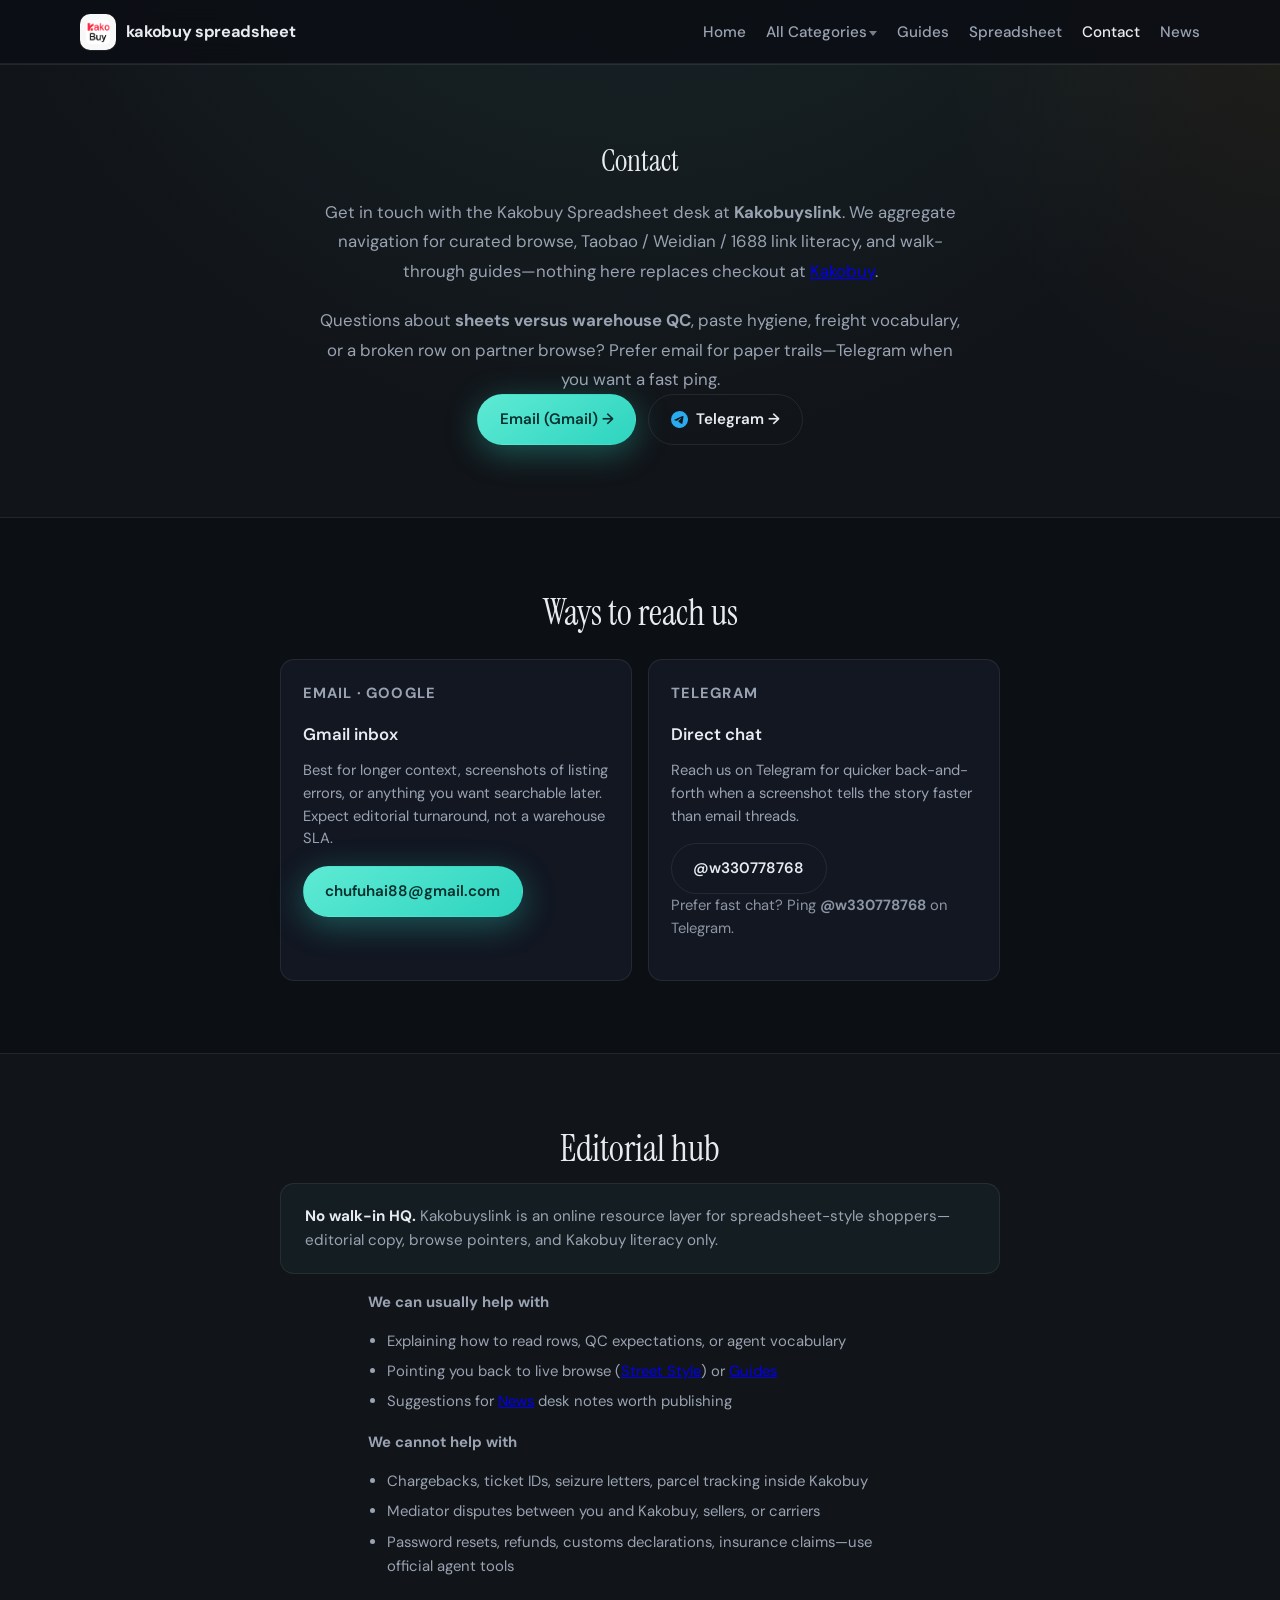
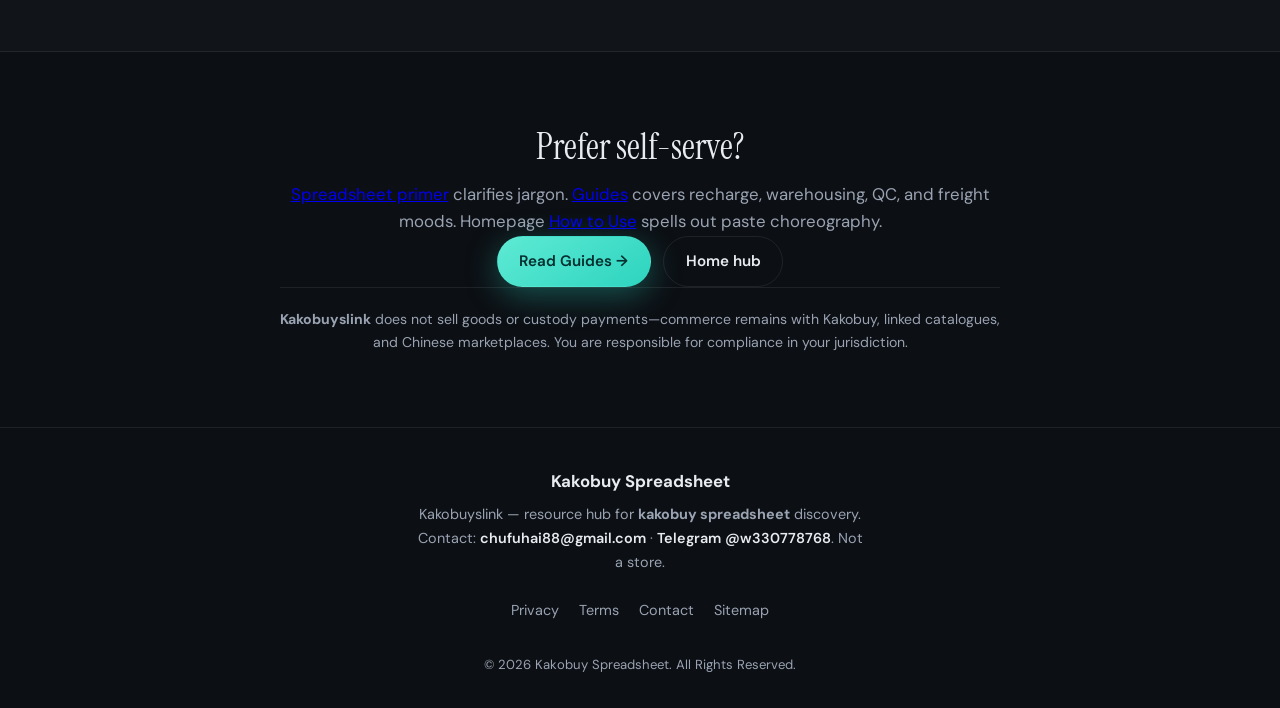
==== contact.html @ d2edba05 "Initial commit: Kakobuyslink static site Co-authored-by: Cursor <cursoragent@cursor.com>" ====
<!DOCTYPE html>
<html lang="en">
<head>
  <meta charset="UTF-8">
  <meta name="viewport" content="width=device-width, initial-scale=1">
  <title>Contact Kakobuy Spreadsheet | Kakobuyslink</title>
  <meta name="description" content="Reach Kakobuyslink about Kakobuy spreadsheet tips, sourcing questions, or site feedback via Gmail or Telegram — we do not process orders or payments.">
  <link rel="canonical" href="https://kakobuyslink.com/contact.html">
  <link rel="preconnect" href="https://fonts.googleapis.com">
  <link rel="preconnect" href="https://fonts.gstatic.com" crossorigin>
  <link href="https://fonts.googleapis.com/css2?family=DM+Sans:ital,opsz,wght@0,9..40,400;0,9..40,500;0,9..40,600;0,9..40,700;1,9..40,400&family=Instrument+Serif:ital@0;1&display=swap" rel="stylesheet">
  <link rel="icon" type="image/png" href="assets/img/logo-icon.png">
  <link rel="apple-touch-icon" href="assets/img/logo-icon.png">
  <link rel="stylesheet" href="assets/css/style.css">
</head>
<body class="page-contact">
  <a class="skip-link" href="#main">Skip to content</a>
  <header class="site-header">
    <div class="wrap header-inner">
      <a class="logo" href="/" aria-label="kakobuy spreadsheet home">
        <img class="logo-mark" src="assets/img/logo-icon.png" width="36" height="36" alt="" decoding="async">
        <span class="logo-text">kakobuy spreadsheet</span>
      </a>
      <button type="button" class="nav-toggle" aria-expanded="false" aria-controls="site-nav" id="nav-toggle">
        <span class="nav-toggle-bar"></span>
        <span class="visually-hidden">Menu</span>
      </button>
      <nav class="site-nav" id="site-nav" aria-label="Primary">
        <ul class="nav-primary">
          <li><a href="/">Home</a></li>
          <li class="nav-item-has-sub">
            <a href="https://streetstyle.maisonlooks.com/" class="nav-parent" target="_blank" rel="noopener noreferrer">All Categories <span class="nav-chevron" aria-hidden="true"></span></a>
            <ul class="nav-sub" aria-label="Product categories">
              <li><a href="https://streetstyle.maisonlooks.com/en/c/shoes" target="_blank" rel="noopener noreferrer">Shoes</a></li>
              <li><a href="https://streetstyle.maisonlooks.com/en/search?q=t-shirt" target="_blank" rel="noopener noreferrer">T-Shirts</a></li>
              <li><a href="https://streetstyle.maisonlooks.com/en/search?q=sweatshirt" target="_blank" rel="noopener noreferrer">Hoodies/Sweaters</a></li>
              <li><a href="https://streetstyle.maisonlooks.com/en/c/outerwear" target="_blank" rel="noopener noreferrer">Jackets</a></li>
              <li><a href="https://streetstyle.maisonlooks.com/en/c/bottoms" target="_blank" rel="noopener noreferrer">Pants/Shorts</a></li>
              <li><a href="https://streetstyle.maisonlooks.com/en/search?q=bag" target="_blank" rel="noopener noreferrer">Bags</a></li>
              <li><a href="https://streetstyle.maisonlooks.com/en/search?q=jersey" target="_blank" rel="noopener noreferrer">Jersey</a></li>
              <li><a href="https://streetstyle.maisonlooks.com/en/search?q=cap" target="_blank" rel="noopener noreferrer">Headwear</a></li>
              <li><a href="https://streetstyle.maisonlooks.com/en/c/accessories" target="_blank" rel="noopener noreferrer">Accessories</a></li>
              <li><a href="https://streetstyle.maisonlooks.com/en/c/electronics" target="_blank" rel="noopener noreferrer">Electronics</a></li>
              <li><a href="https://streetstyle.maisonlooks.com/en/c/beauty" target="_blank" rel="noopener noreferrer">Perfume</a></li>
              <li><a href="https://streetstyle.maisonlooks.com/" target="_blank" rel="noopener noreferrer">Other Stuff</a></li>
            </ul>
          </li>
          <li><a href="/guides.html">Guides</a></li>
          <li><a href="/spreadsheet.html">Spreadsheet</a></li>
          <li><a href="/contact.html" aria-current="page">Contact</a></li>
          <li><a href="/news.html">News</a></li>
        </ul>
      </nav>
    </div>
  </header>

  <main id="main">
    <section class="section section-alt nav-guides contact-quick" aria-labelledby="contact-h1">
      <div class="wrap narrow">
        <h1 id="contact-h1">Contact</h1>
        <p class="contact-lede">Get in touch with the Kakobuy Spreadsheet desk at <strong>Kakobuyslink</strong>. We aggregate navigation for curated browse, Taobao / Weidian / 1688 link literacy, and walk-through guides—nothing here replaces checkout at <a href="https://kakobuy.com/" target="_blank" rel="noopener noreferrer">Kakobuy</a>.</p>
        <p class="contact-lede contact-lede-tight">Questions about <strong>sheets versus warehouse QC</strong>, paste hygiene, freight vocabulary, or a broken row on partner browse? Prefer email for paper trails—Telegram when you want a fast ping.</p>
        <p class="section-cta">
          <a class="btn btn-primary" href="mailto:chufuhai88@gmail.com?subject=Kakobuyslink%20question">Email (Gmail) →</a>
          <a class="btn btn-ghost contact-telegram-cta-btn" href="https://t.me/w330778768" target="_blank" rel="noopener noreferrer">
            <svg class="contact-telegram-cta-mark" xmlns="http://www.w3.org/2000/svg" viewBox="0 0 24 24" aria-hidden="true" focusable="false" fill="currentColor">
              <path d="M11.944 0A12 12 0 0 0 0 12a12 12 0 0 0 12 12 12 12 0 0 0 12-12A12 12 0 0 0 12 0a12 12 0 0 0-.056 0zm4.962 7.224c.1-.002.321.023.465.14a.506.506 0 0 1 .171.325c.016.093.036.306.02.472-.18 1.898-.962 6.502-1.36 8.627-.168.9-.499 1.201-.82 1.23-.696.065-1.225-.46-1.9-.902-1.056-.693-1.653-1.124-2.678-1.8-1.185-.78-.417-1.21.258-1.91.177-.184 3.247-2.977 3.307-3.23.007-.032.014-.15-.056-.212s-.174-.041-.249-.024c-.106.024-1.793 1.14-5.061 3.345-.48.33-.913.49-1.302.48-.428-.008-1.252-.241-1.865-.44-.752-.245-1.349-.374-1.297-.789.027-.216.325-.437.893-.663 3.498-1.524 5.83-2.529 6.998-3.014 3.332-1.386 4.025-1.627 4.476-1.635z"/>
            </svg>
            <span>Telegram →</span>
          </a>
        </p>
      </div>
    </section>

    <section class="section contact-reading" aria-labelledby="contact-channels-heading">
      <div class="wrap narrow">
        <h2 id="contact-channels-heading" class="guides-section-title">Ways to reach us</h2>
        <div class="contact-methods-grid">
          <article class="contact-channel-card">
            <p class="contact-channel-label">Email · Google</p>
            <h3>Gmail inbox</h3>
            <p>Best for longer context, screenshots of listing errors, or anything you want searchable later. Expect editorial turnaround, not a warehouse SLA.</p>
            <a class="btn btn-primary" href="mailto:chufuhai88@gmail.com">chufuhai88@gmail.com</a>
          </article>
          <article class="contact-channel-card">
            <p class="contact-channel-label">Telegram</p>
            <h3>Direct chat</h3>
            <p>Reach us on Telegram for quicker back-and-forth when a screenshot tells the story faster than email threads.</p>
            <a class="btn btn-ghost" href="https://t.me/w330778768" target="_blank" rel="noopener noreferrer">@w330778768</a>
            <p class="contact-telegram-note">Prefer fast chat? Ping <strong>@w330778768</strong> on Telegram.</p>
          </article>
        </div>
      </div>
    </section>

    <section class="section section-alt contact-reading" aria-labelledby="hub-panel-heading">
      <div class="wrap narrow">
        <h2 id="hub-panel-heading" class="guides-section-title">Editorial hub</h2>
        <p class="contact-hub-panel"><strong>No walk-in HQ.</strong> Kakobuyslink is an online resource layer for spreadsheet-style shoppers—editorial copy, browse pointers, and Kakobuy literacy only.</p>

        <div class="contact-scope-list">
          <p><strong>We can usually help with</strong></p>
          <ul>
            <li>Explaining how to read rows, QC expectations, or agent vocabulary</li>
            <li>Pointing you back to live browse (<a href="https://streetstyle.maisonlooks.com/" target="_blank" rel="noopener noreferrer">Street Style</a>) or <a href="/guides.html">Guides</a></li>
            <li>Suggestions for <a href="/news.html">News</a> desk notes worth publishing</li>
          </ul>
          <p style="margin-top: 1rem;"><strong>We cannot help with</strong></p>
          <ul>
            <li>Chargebacks, ticket IDs, seizure letters, parcel tracking inside Kakobuy</li>
            <li>Mediator disputes between you and Kakobuy, sellers, or carriers</li>
            <li>Password resets, refunds, customs declarations, insurance claims—use official agent tools</li>
          </ul>
        </div>
      </div>
    </section>

    <section class="section contact-reading contact-foot" aria-labelledby="stay-informed">
      <div class="wrap narrow">
        <h2 id="stay-informed" class="guides-section-title">Prefer self-serve?</h2>
        <p class="muted-p"><a href="/spreadsheet.html">Spreadsheet primer</a> clarifies jargon. <a href="/guides.html">Guides</a> covers recharge, warehousing, QC, and freight moods. Homepage <a href="/#how-to-use">How to Use</a> spells out paste choreography.</p>
        <p class="section-cta">
          <a class="btn btn-primary" href="/guides.html">Read Guides →</a>
          <a class="btn btn-ghost" href="/">Home hub</a>
        </p>
        <p class="disclaimer" style="margin-top: 1.75rem; font-size: 0.88rem;"><strong>Kakobuyslink</strong> does not sell goods or custody payments—commerce remains with Kakobuy, linked catalogues, and Chinese marketplaces. You are responsible for compliance in your jurisdiction.</p>
      </div>
    </section>
  </main>

  <footer class="site-footer" id="contact">
    <div class="wrap footer-grid">
      <div>
        <p class="footer-brand"><a href="https://kakobuyslink.com/">Kakobuy Spreadsheet</a></p>
        <p class="footer-note">Kakobuyslink — resource hub for <strong>kakobuy spreadsheet</strong> discovery. Contact: <a href="mailto:chufuhai88@gmail.com">chufuhai88@gmail.com</a> · <a href="https://t.me/w330778768" target="_blank" rel="noopener noreferrer">Telegram @w330778768</a>. Not a store.</p>
      </div>
      <div class="footer-links">
        <a href="/privacy.html">Privacy</a>
        <a href="/terms.html">Terms</a>
        <a href="/contact.html">Contact</a>
        <a href="https://kakobuyslink.com/sitemap.xml">Sitemap</a>
      </div>
    </div>
    <p class="copyright">© <span id="year"></span> <a href="https://kakobuyslink.com/">Kakobuy Spreadsheet</a>. All Rights Reserved.</p>
  </footer>

  <script src="assets/js/main.js" defer></script>
</body>
</html>
---- assets/css/style.css ----
/* Kakobuyslink — Kakobuy Spreadsheet landing */
:root {
  --bg: #0c0f14;
  --bg-elevated: #121722;
  --border: rgba(255, 255, 255, 0.08);
  --text: #e8ecf1;
  --muted: #9aa3b2;
  --accent: #5eead4;
  --accent-dim: rgba(94, 234, 212, 0.15);
  --warning: #fbbf24;
  --font-sans: "DM Sans", system-ui, sans-serif;
  --font-serif: "Instrument Serif", Georgia, serif;
  --radius: 14px;
  --shadow: 0 24px 80px rgba(0, 0, 0, 0.45);
}

*,
*::before,
*::after {
  box-sizing: border-box;
}

html {
  scroll-behavior: smooth;
  scroll-padding-top: 5rem;
}

body {
  margin: 0;
  font-family: var(--font-sans);
  font-size: 1.05rem;
  line-height: 1.65;
  color: var(--text);
  background: var(--bg);
  background-image:
    radial-gradient(ellipse 120% 80% at 50% -20%, rgba(94, 234, 212, 0.12), transparent 50%),
    radial-gradient(ellipse 60% 40% at 100% 0%, rgba(251, 191, 36, 0.06), transparent 45%);
}

.visually-hidden {
  position: absolute;
  width: 1px;
  height: 1px;
  padding: 0;
  margin: -1px;
  overflow: hidden;
  clip: rect(0, 0, 0, 0);
  white-space: nowrap;
  border: 0;
}

.skip-link {
  position: absolute;
  left: -9999px;
  top: 0;
  z-index: 100;
  padding: 0.75rem 1rem;
  background: var(--accent);
  color: var(--bg);
  font-weight: 600;
}

.skip-link:focus {
  left: 1rem;
  top: 1rem;
}

.wrap {
  width: min(1120px, 92vw);
  margin-inline: auto;
}

.wrap.narrow {
  width: min(720px, 92vw);
}

/* Homepage copy — headings, paragraphs, and CTAs centered */
main {
  text-align: center;
}

main .content-list {
  display: inline-block;
  text-align: left;
  margin-inline: auto;
  vertical-align: top;
}

.page-guides main,
.page-spreadsheet main,
.page-news main,
.page-contact main {
  text-align: left;
}

.page-guides .guides-quick,
.page-spreadsheet .spreadsheet-quick,
.page-news .news-quick,
.page-contact .contact-quick {
  text-align: center;
}

.page-guides .guides-quick .guides-intro,
.page-spreadsheet .spreadsheet-quick .spreadsheet-intro,
.page-news .news-quick .news-lede,
.page-contact .contact-quick .contact-lede {
  text-align: center;
}

.page-guides main .content-list,
.page-spreadsheet main .content-list,
.page-news main .content-list,
.page-contact main .content-list {
  display: block;
  margin-inline: unset;
}

.page-guides .guides-outro,
.page-spreadsheet .spreadsheet-outro,
.page-news .news-outro,
.page-contact .contact-foot {
  text-align: center;
}

.guides-reading-lead {
  margin: 0 0 1.75rem;
  color: var(--muted);
  line-height: 1.7;
}

.guides-section-title {
  font-family: var(--font-serif);
  font-size: clamp(1.5rem, 2.5vw, 2rem);
  font-weight: 400;
  margin: 0 0 0.85rem;
  line-height: 1.25;
}

.guides-reading .guides-section-title,
.spreadsheet-reading .guides-section-title,
.news-reading .guides-section-title,
.contact-reading .guides-section-title {
  text-align: center;
}

.guide-topic-title {
  font-family: var(--font-sans);
  font-size: 1rem;
  font-weight: 700;
  margin: 0 0 0.75rem;
  color: var(--accent);
}



.guides-policy-note {
  margin: 2rem 0 0;
  padding-top: 1.25rem;
  border-top: 1px solid var(--border);
  font-size: 0.9rem;
  color: var(--muted);
  line-height: 1.65;
}

.page-guides .guides-quick .section-cta,
.page-spreadsheet .spreadsheet-quick .section-cta,
.page-news .news-quick .section-cta,
.page-contact .contact-quick .section-cta {
  display: flex;
  flex-wrap: wrap;
  gap: 0.75rem;
  justify-content: center;
  align-items: center;
}

.page-guides .guides-outro .section-cta,
.page-spreadsheet .spreadsheet-outro .section-cta,
.page-news .news-outro .section-cta,
.page-contact .contact-foot .section-cta {
  display: flex;
  flex-wrap: wrap;
  gap: 0.75rem;
  justify-content: center;
  align-items: center;
}

.spreadsheet-intro {
  margin: 0 auto 1rem;
  max-width: 42rem;
  color: var(--muted);
  line-height: 1.75;
}

.spreadsheet-pull-list {
  margin: 1rem auto 1.5rem;
  max-width: 36rem;
  text-align: left;
  padding-left: 1.35rem;
  color: var(--muted);
}

.spreadsheet-pull-list li + li {
  margin-top: 0.35rem;
}

.page-spreadsheet .spreadsheet-quick .spreadsheet-pull-list {
  margin-inline: auto;
}

.spreadsheet-archetype-grid {
  display: grid;
  grid-template-columns: repeat(auto-fill, minmax(240px, 1fr));
  gap: 1rem;
  margin: 1.5rem 0 0;
}

.archetype-card {
  background: var(--bg-elevated);
  border: 1px solid var(--border);
  border-radius: 12px;
  padding: 1.15rem 1.2rem;
  text-align: left;
  transition:
    border-color 0.18s ease,
    transform 0.18s ease;
}

.archetype-card:hover {
  border-color: rgba(94, 234, 212, 0.3);
  transform: translateY(-2px);
}

.archetype-card h3 {
  margin: 0 0 0.35rem;
  font-size: 1rem;
  font-weight: 600;
  color: var(--text);
}

.archetype-meta {
  font-size: 0.78rem;
  font-weight: 600;
  letter-spacing: 0.04em;
  text-transform: uppercase;
  color: var(--accent);
  margin: 0 0 0.5rem;
}

.archetype-card p {
  margin: 0;
  font-size: 0.88rem;
  color: var(--muted);
  line-height: 1.55;
}

.spreadsheet-faq details {
  margin: 0;
  padding: 1rem 1.15rem;
  border: 1px solid var(--border);
  border-radius: 10px;
  background: var(--bg-elevated);
  text-align: left;
}

.spreadsheet-faq details + details {
  margin-top: 0.65rem;
}

.spreadsheet-faq summary {
  cursor: pointer;
  font-weight: 600;
  color: var(--text);
  list-style-position: outside;
}

.spreadsheet-faq details[open] summary {
  margin-bottom: 0.5rem;
  color: var(--accent);
}

.spreadsheet-faq details p {
  margin: 0;
  font-size: 0.95rem;
  color: var(--muted);
  line-height: 1.6;
}

.spreadsheet-footnote {
  margin: 2rem 0 0;
  padding-top: 1.25rem;
  border-top: 1px solid var(--border);
  font-size: 0.88rem;
  color: var(--muted);
  line-height: 1.65;
}

.spreadsheet-footnote--inline {
  margin-top: 1.75rem;
  padding-top: 0;
  border-top: none;
}

.page-spreadsheet .spreadsheet-outro .spreadsheet-pull-list {
  display: inline-block;
  text-align: left;
}

.page-spreadsheet .spreadsheet-outro .spreadsheet-outro-notes {
  margin-top: 1.75rem;
}

.page-spreadsheet .spreadsheet-outro .spreadsheet-outro-disclaimer {
  border-top: 1px solid var(--border);
  padding-top: 1.25rem;
  margin-top: 1.5rem;
  max-width: 40rem;
  margin-inline: auto;
  text-align: left;
}

.spreadsheet-archetypes-lead {
  margin-bottom: 0.5rem;
}

.spreadsheet-hot-filters {
  text-align: center;
  margin: 0 auto 0.25rem;
  max-width: 40rem;
}

.news-lede {
  margin: 0 auto 1rem;
  max-width: 40rem;
  color: var(--muted);
  line-height: 1.75;
}

.news-bulletin .news-kicker {
  margin: 0 0 0.4rem;
  font-size: 0.72rem;
  font-weight: 600;
  letter-spacing: 0.08em;
  text-transform: uppercase;
  color: var(--accent);
}

.news-bulletin h3 {
  margin: 0 0 0.6rem;
  font-size: 1.08rem;
  font-weight: 600;
  color: var(--text);
  font-family: var(--font-sans);
}

.news-bulletin p {
  margin: 0;
  font-size: 0.95rem;
  color: var(--muted);
  line-height: 1.6;
}

.news-bulletin p + p {
  margin-top: 0.65rem;
}

.news-footnote {
  margin: 2rem auto 0;
  max-width: 36rem;
  font-size: 0.88rem;
  color: var(--muted);
  line-height: 1.65;
  text-align: center;
}

.contact-lede {
  margin: 0 auto 1.25rem;
  max-width: 40rem;
  color: var(--muted);
  line-height: 1.75;
}

.contact-lede-tight {
  margin-bottom: 0;
}

.contact-reading .guides-section-title {
  text-align: center;
}

.contact-methods-grid {
  display: grid;
  grid-template-columns: repeat(auto-fill, minmax(260px, 1fr));
  gap: 1rem;
  margin-top: 1.5rem;
}

.contact-channel-card {
  padding: 1.35rem 1.35rem 1.5rem;
  border-radius: var(--radius);
  border: 1px solid var(--border);
  background: var(--bg-elevated);
  text-align: left;
}

.contact-channel-label {
  margin: 0 0 0.5rem;
  font-size: 0.72rem;
  font-weight: 700;
  letter-spacing: 0.08em;
  text-transform: uppercase;
  color: var(--accent);
}

.contact-channel-card h3 {
  margin: 0 0 0.65rem;
  font-size: 1.05rem;
  font-weight: 600;
}

.contact-channel-card p {
  margin: 0 0 1rem;
  font-size: 0.92rem;
  color: var(--muted);
  line-height: 1.55;
}

.contact-channel-card .btn {
  width: fit-content;
}

.contact-hub-panel {
  margin: 0;
  padding: 1.25rem 1.5rem;
  border-radius: var(--radius);
  border: 1px solid var(--border);
  background: rgba(94, 234, 212, 0.04);
  color: var(--muted);
  font-size: 0.95rem;
  line-height: 1.6;
}

.contact-hub-panel strong {
  color: var(--text);
}

.contact-scope-list {
  margin: 1rem auto 0;
  max-width: 34rem;
  font-size: 0.93rem;
  color: var(--muted);
}

.contact-scope-list ul {
  margin: 0.5rem 0 0;
  padding-left: 1.2rem;
  text-align: left;
}

.contact-scope-list li + li {
  margin-top: 0.35rem;
}

.contact-telegram-note {
  margin: 0.75rem 0 0;
  font-size: 0.8rem;
  color: var(--muted);
  opacity: 0.9;
}

.contact-telegram-cta-btn {
  gap: 0.5rem;
}

.contact-telegram-cta-btn .contact-telegram-cta-mark {
  display: block;
  flex-shrink: 0;
  width: 1.12em;
  height: 1.12em;
  color: #2aabee;
}

.contact-channel-card code {
  font-size: 0.85em;
  padding: 0.1rem 0.32rem;
  border-radius: 4px;
  background: rgba(0, 0, 0, 0.35);
  color: var(--warning);
}

/* Header */
.site-header {
  position: sticky;
  top: 0;
  z-index: 50;
  border-bottom: 1px solid var(--border);
  background: rgba(12, 15, 20, 0.85);
  backdrop-filter: blur(12px);
  overflow: visible;
}

.header-inner {
  display: flex;
  align-items: center;
  justify-content: space-between;
  gap: 1rem;
  padding: 0.85rem 0;
  position: relative;
}

.logo {
  display: flex;
  align-items: center;
  gap: 0.6rem;
  text-decoration: none;
  color: var(--text);
  font-weight: 700;
  letter-spacing: -0.02em;
  min-width: 0;
  flex-shrink: 1;
}

.logo-text {
  font-size: clamp(0.8rem, 2.6vw, 1.02rem);
  line-height: 1.2;
}

.logo-mark {
  display: block;
  width: 2.25rem;
  height: 2.25rem;
  border-radius: 10px;
  object-fit: cover;
  flex-shrink: 0;
  box-shadow: 0 1px 0 rgba(255, 255, 255, 0.08);
}

.nav-toggle {
  display: none;
  width: 44px;
  height: 44px;
  border: 1px solid var(--border);
  border-radius: 10px;
  background: var(--bg-elevated);
  cursor: pointer;
  position: relative;
}

.nav-toggle-bar,
.nav-toggle-bar::before,
.nav-toggle-bar::after {
  display: block;
  width: 20px;
  height: 2px;
  background: var(--text);
  border-radius: 1px;
  position: absolute;
  left: 50%;
  transform: translateX(-50%);
  transition: transform 0.2s, opacity 0.2s;
}

.nav-toggle-bar {
  top: 50%;
  margin-top: -1px;
}

.nav-toggle-bar::before,
.nav-toggle-bar::after {
  content: "";
}

.nav-toggle-bar::before {
  top: -6px;
}

.nav-toggle-bar::after {
  top: 6px;
}

.nav-primary {
  list-style: none;
  margin: 0;
  padding: 0;
  display: flex;
  flex-wrap: wrap;
  align-items: center;
  gap: 0.35rem 1.25rem;
}

.site-nav a {
  color: var(--muted);
  text-decoration: none;
  font-size: 0.95rem;
  font-weight: 500;
}

.site-nav a:hover,
.site-nav a:focus-visible {
  color: var(--text);
}

.site-nav a[aria-current="page"] {
  color: var(--text);
}

.nav-item-has-sub {
  position: relative;
}

.nav-parent {
  display: inline-flex;
  align-items: center;
  gap: 0.15rem;
  white-space: nowrap;
}

.nav-chevron {
  display: inline-block;
  width: 0;
  height: 0;
  border-left: 4px solid transparent;
  border-right: 4px solid transparent;
  border-top: 5px solid currentColor;
  margin-top: 2px;
  opacity: 0.75;
}

.nav-sub {
  list-style: none;
  margin: 0;
  padding: 0.4rem 0;
  position: absolute;
  left: 0;
  top: 100%;
  margin-top: 0.15rem;
  min-width: 220px;
  background: var(--bg-elevated);
  border: 1px solid var(--border);
  border-radius: 12px;
  box-shadow: var(--shadow);
  z-index: 60;
  opacity: 0;
  visibility: hidden;
  transform: translateY(6px);
  transition: opacity 0.18s ease, transform 0.18s ease, visibility 0.18s;
}

.nav-sub::before {
  content: "";
  position: absolute;
  top: -12px;
  left: -10px;
  right: -10px;
  height: 14px;
}

.nav-item-has-sub:hover .nav-sub,
.nav-item-has-sub:focus-within .nav-sub {
  opacity: 1;
  visibility: visible;
  transform: translateY(0);
}

.nav-sub a {
  display: block;
  padding: 0.45rem 1rem;
  font-size: 0.9rem;
  color: var(--muted);
}

.nav-sub a:hover,
.nav-sub a:focus-visible {
  color: var(--accent);
  background: rgba(94, 234, 212, 0.06);
}

.nav-guides h1,
.nav-guides h2,
.nav-news h2 {
  font-family: var(--font-serif);
  font-size: clamp(1.5rem, 2.5vw, 1.85rem);
  font-weight: 400;
  margin: 0 0 0.75rem;
}

.guides-intro {
  margin: 0;
  color: var(--muted);
  line-height: 1.75;
}

.guides-intro a {
  color: var(--accent);
  text-decoration: none;
  font-weight: 500;
  white-space: nowrap;
}

.guides-intro a:hover,
.guides-intro a:focus-visible {
  text-decoration: underline;
}

.muted-p {
  margin: 0;
  color: var(--muted);
}

/* Hero */
.hero {
  padding: clamp(3rem, 8vw, 5.5rem) 0 4rem;
}

.hero-grid {
  display: grid;
  grid-template-columns: 1.1fr 0.9fr;
  gap: clamp(2rem, 5vw, 4rem);
  align-items: center;
}

@media (max-width: 900px) {
  .hero-grid {
    grid-template-columns: 1fr;
  }
}

.eyebrow {
  font-size: 0.8rem;
  text-transform: uppercase;
  letter-spacing: 0.12em;
  color: var(--accent);
  font-weight: 600;
  margin: 0 0 0.75rem;
}

.hero h1 {
  font-family: var(--font-serif);
  font-size: clamp(2.25rem, 5vw, 3.35rem);
  font-weight: 400;
  line-height: 1.15;
  margin: 0 0 1rem;
  letter-spacing: -0.02em;
}

.hero h1 em {
  font-style: italic;
  color: var(--accent);
}

/* Hero — lit-style single column */
.hero-lit {
  padding: clamp(2.5rem, 7vw, 4.5rem) 0 3rem;
  text-align: center;
}

.hero-lit-inner {
  max-width: 46rem;
  margin-inline: auto;
}

.hero-tagline {
  font-family: var(--font-serif);
  font-size: clamp(1.75rem, 4vw, 2.5rem);
  font-weight: 400;
  font-style: italic;
  color: var(--accent);
  margin: 0 0 1rem;
  line-height: 1.2;
}

.hero-title {
  font-family: var(--font-serif);
  font-size: clamp(1.35rem, 3vw, 1.85rem);
  font-weight: 400;
  line-height: 1.3;
  margin: 0 0 1.25rem;
  letter-spacing: -0.02em;
  color: var(--text);
}

.hero-lit .hero-cta-line {
  margin: 0 0 1.5rem;
}

.hero-lead {
  margin: 0;
  color: var(--muted);
  font-size: 1.02rem;
  line-height: 1.7;
}

.hero-lead strong {
  color: var(--text);
}

.lead {
  color: var(--muted);
  margin: 0 0 1.5rem;
  max-width: 38rem;
}

.lead strong {
  color: var(--text);
}

.hero-actions {
  display: flex;
  flex-wrap: wrap;
  gap: 0.75rem;
  margin-bottom: 1.75rem;
}

.btn {
  display: inline-flex;
  align-items: center;
  justify-content: center;
  padding: 0.75rem 1.35rem;
  border-radius: 999px;
  font-weight: 600;
  font-size: 0.95rem;
  text-decoration: none;
  border: 1px solid transparent;
  cursor: pointer;
  transition: transform 0.15s, box-shadow 0.15s, background 0.15s;
}

.btn:active {
  transform: scale(0.98);
}

.btn-primary {
  background: linear-gradient(145deg, #5eead4, #2dd4bf);
  color: #042f2e;
  box-shadow: 0 8px 32px rgba(45, 212, 191, 0.35);
}

.btn-primary:hover,
.btn-primary:focus-visible {
  box-shadow: 0 12px 40px rgba(45, 212, 191, 0.45);
}

.btn-ghost {
  border-color: var(--border);
  color: var(--text);
  background: transparent;
}

.btn-ghost:hover,
.btn-ghost:focus-visible {
  border-color: rgba(255, 255, 255, 0.2);
  background: var(--bg-elevated);
}

.hero-stats {
  list-style: none;
  margin: 0;
  padding: 0;
  display: grid;
  gap: 0.5rem;
  color: var(--muted);
  font-size: 0.92rem;
}

.hero-stats strong {
  color: var(--text);
}

/* Sheet preview */
.hero-panel {
  position: relative;
}

.sheet-preview {
  position: relative;
  background: var(--bg-elevated);
  border: 1px solid var(--border);
  border-radius: var(--radius);
  padding: 1.25rem;
  box-shadow: var(--shadow);
  overflow: hidden;
}

.sheet-row {
  display: grid;
  grid-template-columns: 1.4fr 0.7fr 0.5fr 0.6fr;
  gap: 0.5rem;
  padding: 0.55rem 0.35rem;
  font-size: 0.82rem;
  color: var(--muted);
  border-bottom: 1px solid var(--border);
  align-items: center;
}

.sheet-head {
  font-weight: 600;
  color: var(--text);
  text-transform: uppercase;
  font-size: 0.7rem;
  letter-spacing: 0.06em;
}

.sheet-row:last-of-type {
  border-bottom: none;
}

.pill {
  display: inline-block;
  padding: 0.2rem 0.5rem;
  border-radius: 6px;
  background: var(--accent-dim);
  color: var(--accent);
  font-size: 0.72rem;
  font-weight: 600;
  text-align: center;
}

.sheet-glow {
  position: absolute;
  inset: auto -20% -40% -20%;
  height: 60%;
  background: radial-gradient(ellipse at center, rgba(94, 234, 212, 0.2), transparent 70%);
  pointer-events: none;
}

/* Sections */
.section {
  padding: clamp(3rem, 6vw, 4.5rem) 0;
}

.section-alt {
  background: rgba(255, 255, 255, 0.02);
  border-block: 1px solid var(--border);
}

.section h2 {
  font-family: var(--font-serif);
  font-size: clamp(1.75rem, 3vw, 2.25rem);
  font-weight: 400;
  margin: 0 0 0.75rem;
}

.section-intro {
  color: var(--muted);
  max-width: 52rem;
  margin: 0 0 2rem;
}

.home-stat-strip {
  display: flex;
  flex-wrap: wrap;
  justify-content: center;
  gap: 1.75rem 2.5rem;
  margin: 0 0 2rem;
  padding: 1.35rem 1.25rem;
  border: 1px solid var(--border);
  border-radius: var(--radius);
  background: var(--bg-elevated);
}

.home-stat {
  text-align: center;
  min-width: 7.5rem;
}

.home-stat-n {
  display: block;
  font-family: var(--font-serif);
  font-size: clamp(1.5rem, 3vw, 2rem);
  font-weight: 400;
  line-height: 1.15;
  color: var(--accent);
}

.home-stat-l {
  display: block;
  margin-top: 0.3rem;
  font-size: 0.8rem;
  color: var(--muted);
  max-width: 11rem;
  margin-inline: auto;
}

.home-value-grid {
  margin-top: 0.35rem;
}

.home-indie-copy {
  margin: 0;
}

.home-inline-list.content-list {
  text-align: left;
}

.home-faq-block .home-faq {
  margin-top: 0.5rem;
  text-align: left;
}

.home-faq details {
  padding: 1rem 1.15rem;
  border: 1px solid var(--border);
  border-radius: 10px;
  background: var(--bg-elevated);
}

.home-faq details + details {
  margin-top: 0.65rem;
}

.home-faq summary {
  cursor: pointer;
  font-weight: 600;
  color: var(--text);
  list-style-position: outside;
}

.home-faq details[open] summary {
  margin-bottom: 0.5rem;
  color: var(--accent);
}

.home-faq details p {
  margin: 0;
  font-size: 0.95rem;
  color: var(--muted);
  line-height: 1.6;
}

.section-ultimate {
  text-align: center;
}

.section-ultimate h2 {
  margin-bottom: 1.25rem;
}

.section-cta {
  margin: 0;
}

.section-cta-inline {
  margin: 0 0 1.25rem;
}

.content-list {
  margin: 0.5rem 0 1.25rem;
  padding-left: 1.35rem;
  color: var(--muted);
}

.content-list li + li {
  margin-top: 0.35rem;
}

.section-categories .category-grid {
  margin-top: 1.5rem;
}

.section-categories a.cat-tile {
  text-decoration: none;
  color: inherit;
}

.cat-tile {
  display: flex;
  flex-direction: column;
  align-items: center;
  justify-content: center;
  gap: 0.15rem;
  min-height: 0;
  text-align: center;
  transition:
    background 0.18s ease,
    transform 0.18s ease,
    border-color 0.18s ease;
}

.section-categories .wrap > h2 {
  color: var(--text);
}

.section-categories .category-footnote {
  color: var(--muted);
}

.section-categories .category-footnote strong {
  color: var(--text);
}

.section-categories .cat-tile {
  align-items: stretch;
  background: var(--bg-elevated);
  border: 1px solid var(--border);
  border-radius: 12px;
  padding: 0.75rem 0.65rem 0.85rem;
  gap: 0.55rem;
}

.section-categories .cat-tile:hover {
  border-color: rgba(94, 234, 212, 0.35);
  background: rgba(255, 255, 255, 0.03);
  transform: translateY(-2px);
}

.section-categories .cat-tile-thumb {
  display: block;
  width: 100%;
  height: auto;
  aspect-ratio: 1;
  object-fit: contain;
  flex-shrink: 0;
}

.cat-tile h3 {
  margin: 0;
  font-size: 0.8rem;
  font-weight: 600;
  text-transform: uppercase;
  letter-spacing: 0.06em;
  color: var(--text);
}

.category-footnote {
  margin-top: 1.75rem;
  font-size: 0.95rem;
  line-height: 1.55;
  text-align: center;
  max-width: 36rem;
  margin-inline: auto;
}

.why-block {
  margin-top: 2.25rem;
  padding-top: 2rem;
  border-top: 1px solid var(--border);
}

.why-block:first-of-type {
  margin-top: 1rem;
  padding-top: 0;
  border-top: none;
}

.why-block h3 {
  font-size: 1.15rem;
  font-weight: 600;
  margin: 0 0 0.65rem;
}

.why-block > p {
  margin: 0 0 0.75rem;
  color: var(--muted);
}

.steps-section h2 {
  margin-bottom: 2rem;
}

.step-card {
  background: var(--bg);
  border: 1px solid var(--border);
  border-radius: var(--radius);
  padding: 1.5rem 1.65rem;
  margin-bottom: 1rem;
}

.step-card:last-child {
  margin-bottom: 0;
}

.step-num {
  font-size: 1.1rem;
  font-weight: 700;
  margin: 0 0 0.75rem;
  color: var(--accent);
}

.step-card p {
  margin: 0 0 0.75rem;
  color: var(--muted);
}

.step-card p:last-child {
  margin-bottom: 0;
}

.agent-note {
  padding-top: 2rem;
  padding-bottom: 2rem;
}

.agent-note-text {
  margin: 0;
  padding: 1.25rem 1.5rem;
  border-radius: var(--radius);
  border: 1px solid var(--border);
  background: var(--bg-elevated);
  color: var(--muted);
  font-size: 0.98rem;
}

.agent-note-text strong {
  color: var(--text);
}

.section-final-cta {
  text-align: center;
}

.section-final-cta h2 {
  margin-bottom: 0.75rem;
}

.section-final-cta > .wrap.narrow > p:not(.section-cta):not(.disclaimer) {
  color: var(--muted);
  margin: 0 0 1rem;
}

.closing-summary,
.disclaimer {
  font-size: 0.95rem;
  line-height: 1.65;
}

.closing-summary {
  margin: 2rem 0 1rem !important;
  color: var(--muted) !important;
}

.disclaimer {
  margin: 0 !important;
  padding-top: 1.25rem;
  border-top: 1px solid var(--border);
  color: var(--muted);
  font-size: 0.88rem;
}

.cta-card {
  background: var(--bg-elevated);
  border: 1px solid var(--border);
  border-radius: var(--radius);
  padding: 1.75rem;
}

.cta-card-title {
  font-weight: 700;
  margin: 0 0 0.5rem;
}

.cta-card code {
  font-size: 0.88em;
  padding: 0.1rem 0.35rem;
  border-radius: 6px;
  background: rgba(0, 0, 0, 0.35);
  color: var(--warning);
}

.cta-card .btn {
  margin-top: 1.25rem;
}

/* Categories */
.category-grid {
  display: grid;
  grid-template-columns: repeat(auto-fill, minmax(160px, 1fr));
  gap: 1rem;
}

.cat-card {
  background: var(--bg-elevated);
  border: 1px solid var(--border);
  border-radius: 12px;
  padding: 1.15rem 1.25rem;
  transition: border-color 0.15s, transform 0.15s;
}

.cat-card:hover {
  border-color: rgba(94, 234, 212, 0.35);
  transform: translateY(-2px);
}

.cat-card h3 {
  margin: 0 0 0.35rem;
  font-size: 1rem;
  font-weight: 600;
}

.cat-card p {
  margin: 0;
  font-size: 0.85rem;
  color: var(--muted);
}

/* Split */
.split {
  display: grid;
  grid-template-columns: 1fr min(320px, 100%);
  gap: 2.5rem;
  align-items: start;
}

@media (max-width: 800px) {
  .split {
    grid-template-columns: 1fr;
  }
}

.aside-card {
  background: var(--bg-elevated);
  border: 1px solid var(--border);
  border-radius: var(--radius);
  padding: 1.5rem;
}

.aside-card h3 {
  margin: 0 0 1rem;
  font-size: 1rem;
}

.checklist {
  margin: 0;
  padding-left: 1.2rem;
  color: var(--muted);
  font-size: 0.92rem;
}

.checklist li + li {
  margin-top: 0.5rem;
}

/* Features */
.feature-grid {
  display: grid;
  grid-template-columns: repeat(auto-fill, minmax(240px, 1fr));
  gap: 1.25rem;
}

.feature {
  padding: 1.25rem;
  border-radius: 12px;
  border: 1px solid var(--border);
  background: var(--bg);
}

.feature h3 {
  margin: 0 0 0.5rem;
  font-size: 1.05rem;
}

.feature p {
  margin: 0;
  color: var(--muted);
  font-size: 0.92rem;
}

/* Steps */
.steps {
  margin: 0;
  padding-left: 1.25rem;
  max-width: 40rem;
  color: var(--muted);
}

.steps li + li {
  margin-top: 0.75rem;
}

.steps strong {
  color: var(--text);
}

/* Guides */
.guide-list {
  list-style: none;
  margin: 0;
  padding: 0;
  display: grid;
  gap: 0.65rem;
}

.guide-list a {
  display: block;
  padding: 0.85rem 1rem;
  border-radius: 10px;
  border: 1px solid var(--border);
  background: var(--bg);
  color: var(--text);
  text-decoration: none;
  font-weight: 500;
}

.guide-list a:hover,
.guide-list a:focus-visible {
  border-color: rgba(94, 234, 212, 0.4);
  color: var(--accent);
}

.contact a {
  color: var(--accent);
}

/* Footer */
.site-footer {
  padding: 2.5rem 0 2rem;
  border-top: 1px solid var(--border);
  text-align: center;
}

.footer-grid {
  display: flex;
  flex-wrap: wrap;
  flex-direction: column;
  justify-content: center;
  align-items: center;
  gap: 1.5rem;
}

.footer-brand {
  font-weight: 700;
  margin: 0 0 0.5rem;
}

.footer-brand a {
  color: var(--text);
  text-decoration: none;
}

.footer-brand a:hover {
  color: var(--accent);
}

.footer-note {
  margin: 0;
  color: var(--muted);
  font-size: 0.9rem;
  max-width: 28rem;
  margin-inline: auto;
}

.footer-note a {
  color: var(--text);
  text-decoration: none;
  font-weight: 600;
}

.footer-note a:hover {
  color: var(--accent);
}

.copyright a {
  color: var(--muted);
  text-decoration: none;
}

.copyright a:hover {
  color: var(--accent);
}

.footer-links {
  display: flex;
  flex-wrap: wrap;
  justify-content: center;
  gap: 1.25rem;
}

.footer-links a {
  color: var(--muted);
  text-decoration: none;
  font-size: 0.9rem;
}

.footer-links a:hover {
  color: var(--accent);
}

.copyright {
  text-align: center;
  margin: 2rem 0 0;
  font-size: 0.82rem;
  color: var(--muted);
}

/* Mobile nav */
@media (max-width: 768px) {
  .nav-toggle {
    display: block;
  }

  .site-nav {
    position: absolute;
    left: 0;
    right: 0;
    top: 100%;
    background: var(--bg);
    border-bottom: 1px solid var(--border);
    max-height: 0;
    overflow: hidden;
    transition: max-height 0.28s ease;
  }

  .site-nav.is-open {
    max-height: min(90vh, 720px);
    overflow-y: auto;
  }

  .nav-primary {
    flex-direction: column;
    align-items: stretch;
    padding: 1rem 4vw 1.25rem;
    gap: 0.35rem;
  }

  .site-nav a.nav-parent,
  .site-nav .nav-primary > li > a:not(.nav-parent) {
    display: block;
    padding: 0.5rem 0;
  }

  .nav-item-has-sub {
    position: static;
  }

  .nav-sub {
    position: static;
    opacity: 1;
    visibility: visible;
    transform: none;
    min-width: 0;
    margin: 0.15rem 0 0.5rem 0.35rem;
    padding: 0.15rem 0 0.25rem 0.85rem;
    border: none;
    border-left: 1px solid var(--border);
    border-radius: 0;
    box-shadow: none;
    background: transparent;
  }

  .nav-sub a {
    padding: 0.4rem 0;
  }

  .nav-chevron {
    margin-left: 0.35rem;
  }
}
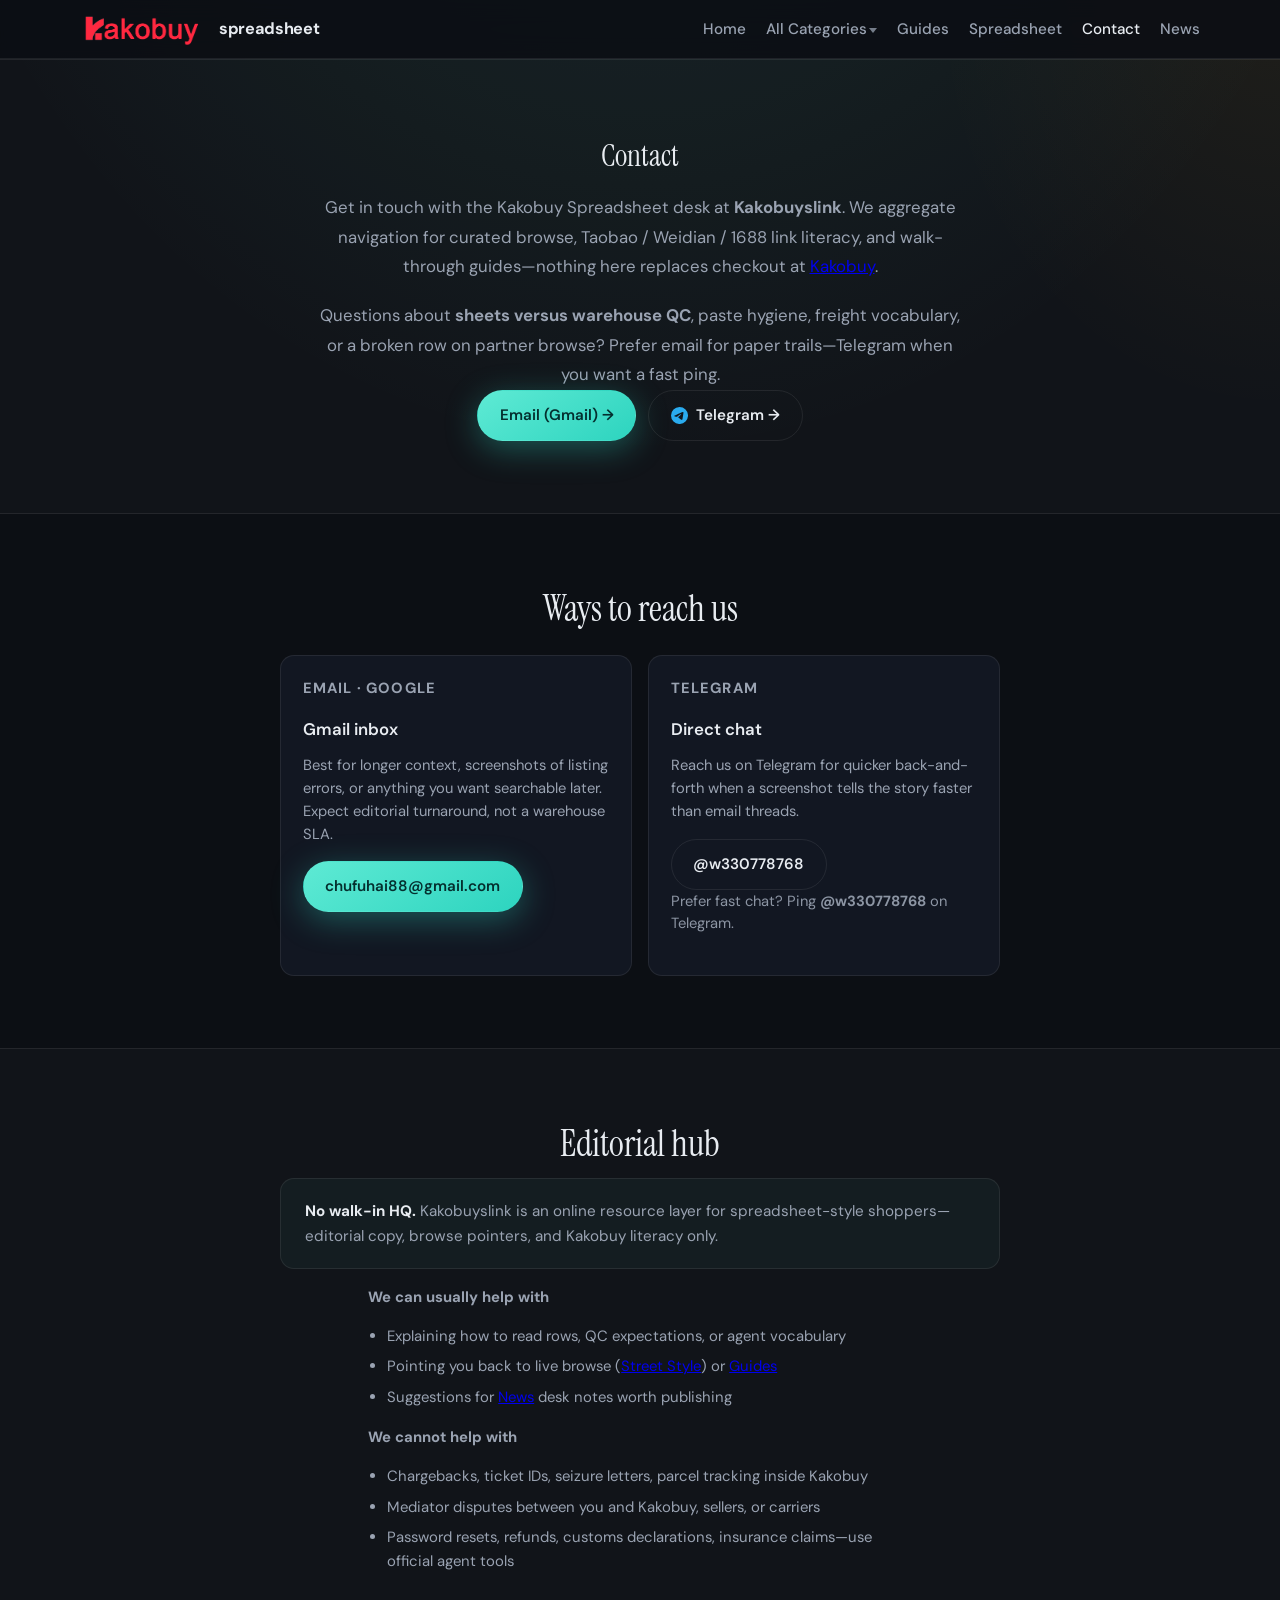
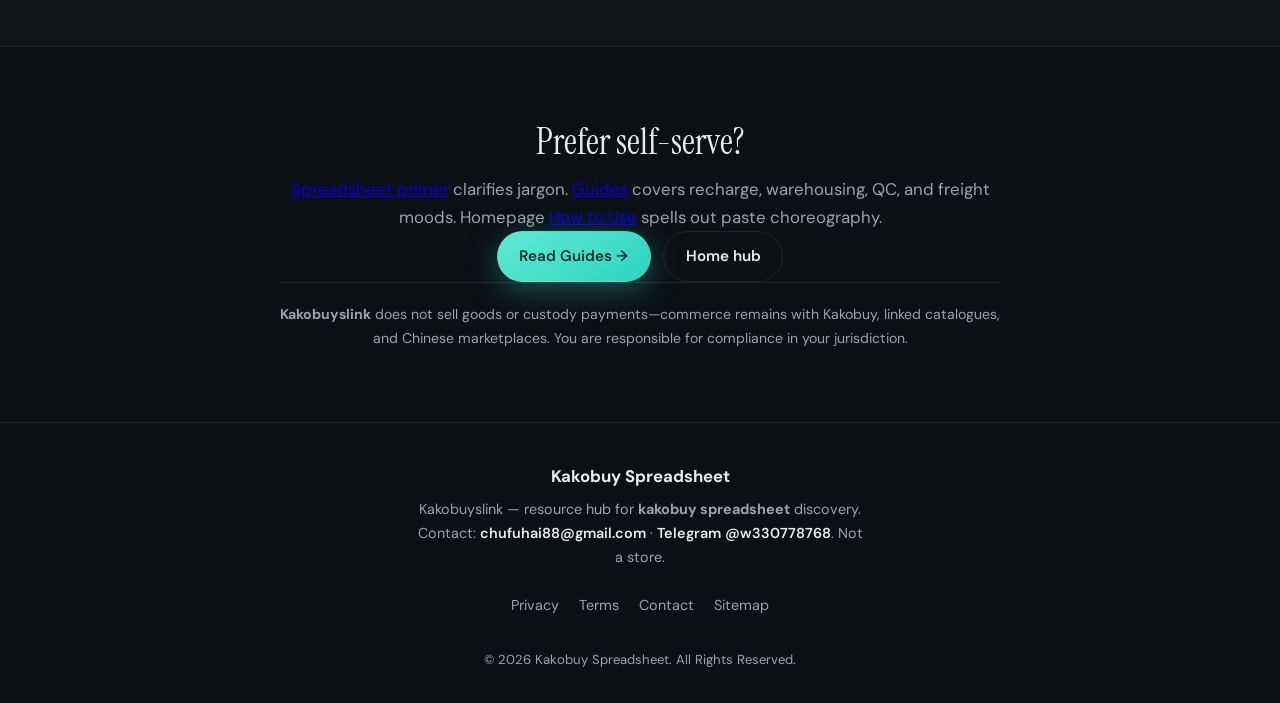
==== commit 986cf62e: "Update Kakobuy wordmark logo, favicon, and OG images Co-authored-by: Cursor <cursoragent@cursor.com>" ====
--- a/contact.html
+++ b/contact.html
@@ -10,7 +10,7 @@
   <link rel="preconnect" href="https://fonts.gstatic.com" crossorigin>
   <link href="https://fonts.googleapis.com/css2?family=DM+Sans:ital,opsz,wght@0,9..40,400;0,9..40,500;0,9..40,600;0,9..40,700;1,9..40,400&family=Instrument+Serif:ital@0;1&display=swap" rel="stylesheet">
   <link rel="icon" type="image/png" href="assets/img/logo-icon.png">
-  <link rel="apple-touch-icon" href="assets/img/logo-icon.png">
+  <link rel="apple-touch-icon" href="assets/img/apple-touch-icon.png">
   <link rel="stylesheet" href="assets/css/style.css">
 </head>
 <body class="page-contact">
@@ -18,8 +18,8 @@
   <header class="site-header">
     <div class="wrap header-inner">
       <a class="logo" href="/" aria-label="kakobuy spreadsheet home">
-        <img class="logo-mark" src="assets/img/logo-icon.png" width="36" height="36" alt="" decoding="async">
-        <span class="logo-text">kakobuy spreadsheet</span>
+        <img class="logo-mark logo-wordmark" src="assets/img/logo-kakobuy-wordmark.png" width="642" height="162" alt="kakobuy" decoding="async">
+        <span class="logo-text">spreadsheet</span>
       </a>
       <button type="button" class="nav-toggle" aria-expanded="false" aria-controls="site-nav" id="nav-toggle">
         <span class="nav-toggle-bar"></span>
--- a/assets/css/style.css
+++ b/assets/css/style.css
@@ -524,6 +524,10 @@
   line-height: 1.2;
 }
 
+.logo .logo-wordmark + .logo-text {
+  margin-left: 0.35em;
+}
+
 .logo-mark {
   display: block;
   width: 2.25rem;
@@ -532,6 +536,15 @@
   object-fit: cover;
   flex-shrink: 0;
   box-shadow: 0 1px 0 rgba(255, 255, 255, 0.08);
+}
+
+.logo-mark.logo-wordmark {
+  width: auto;
+  height: clamp(1.45rem, 3.9vw, 1.95rem);
+  max-width: min(200px, 46vw);
+  border-radius: 6px;
+  object-fit: contain;
+  box-shadow: none;
 }
 
 .nav-toggle {
